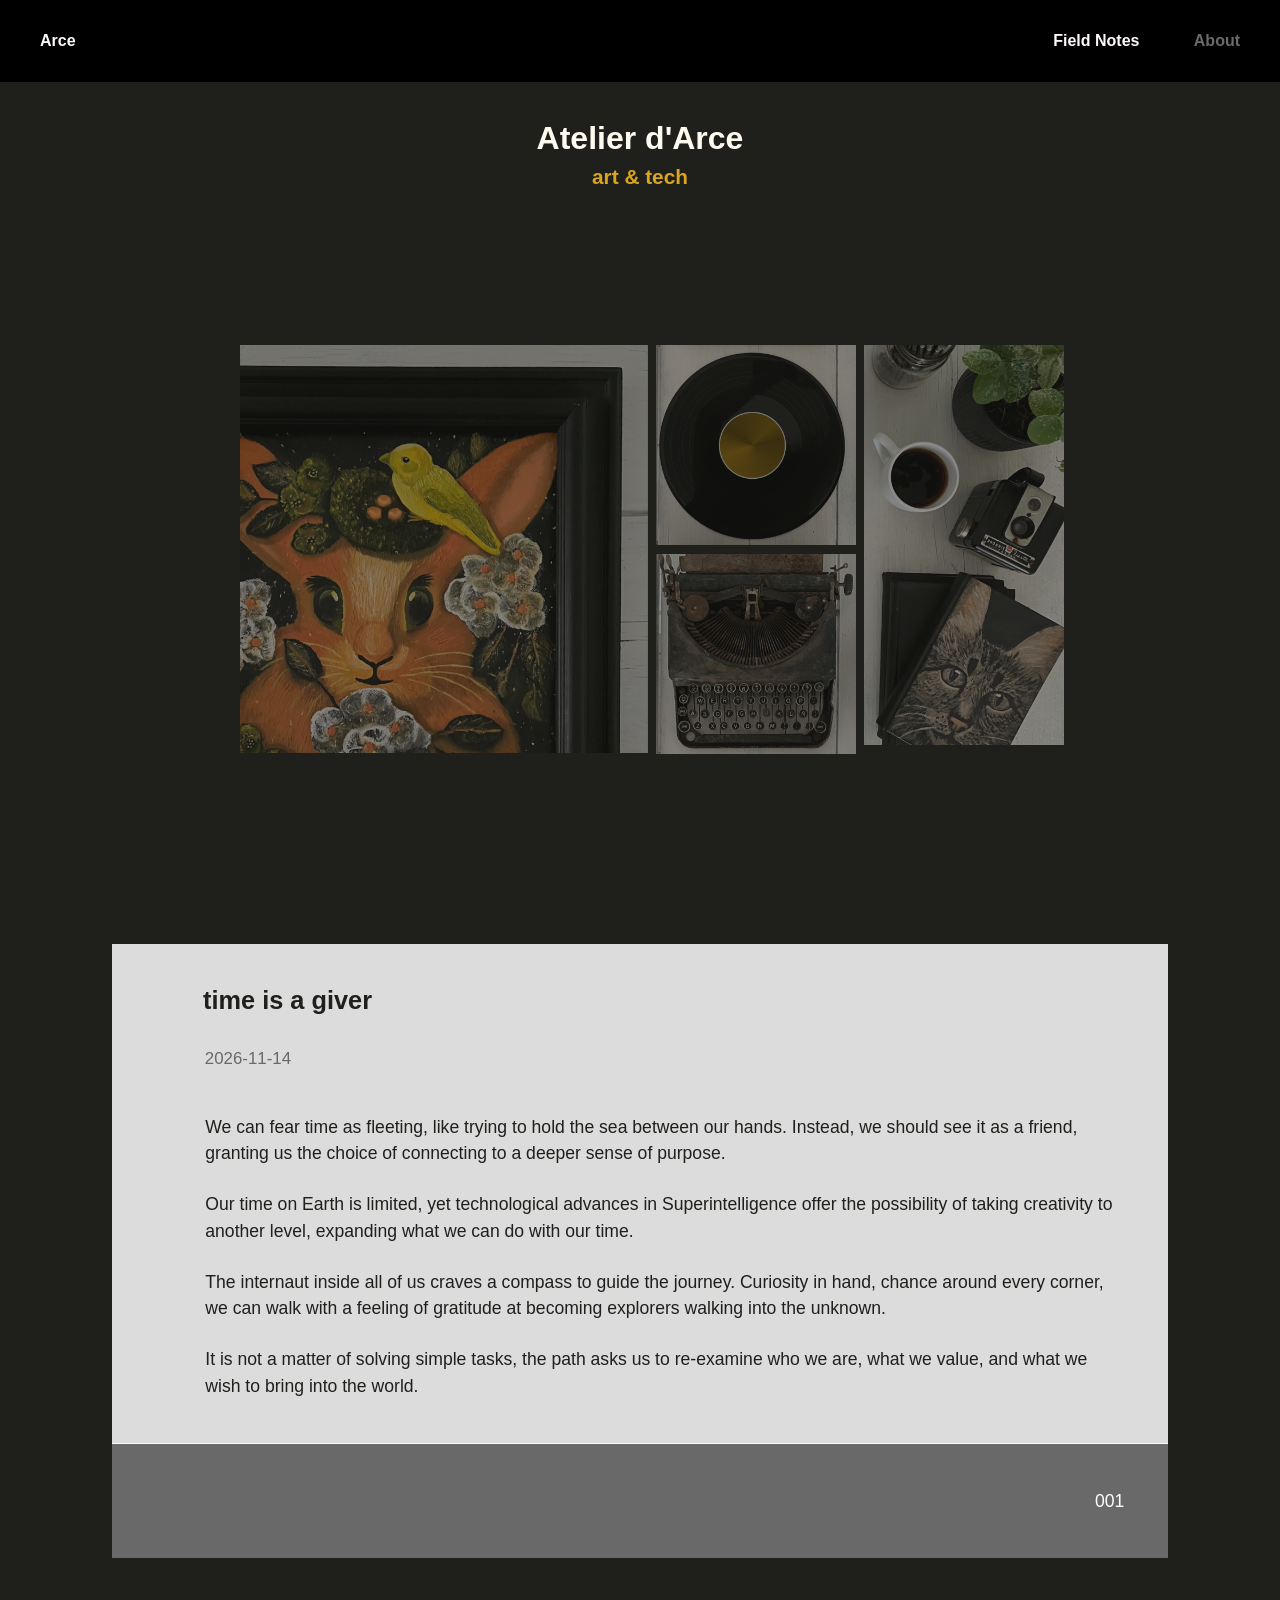
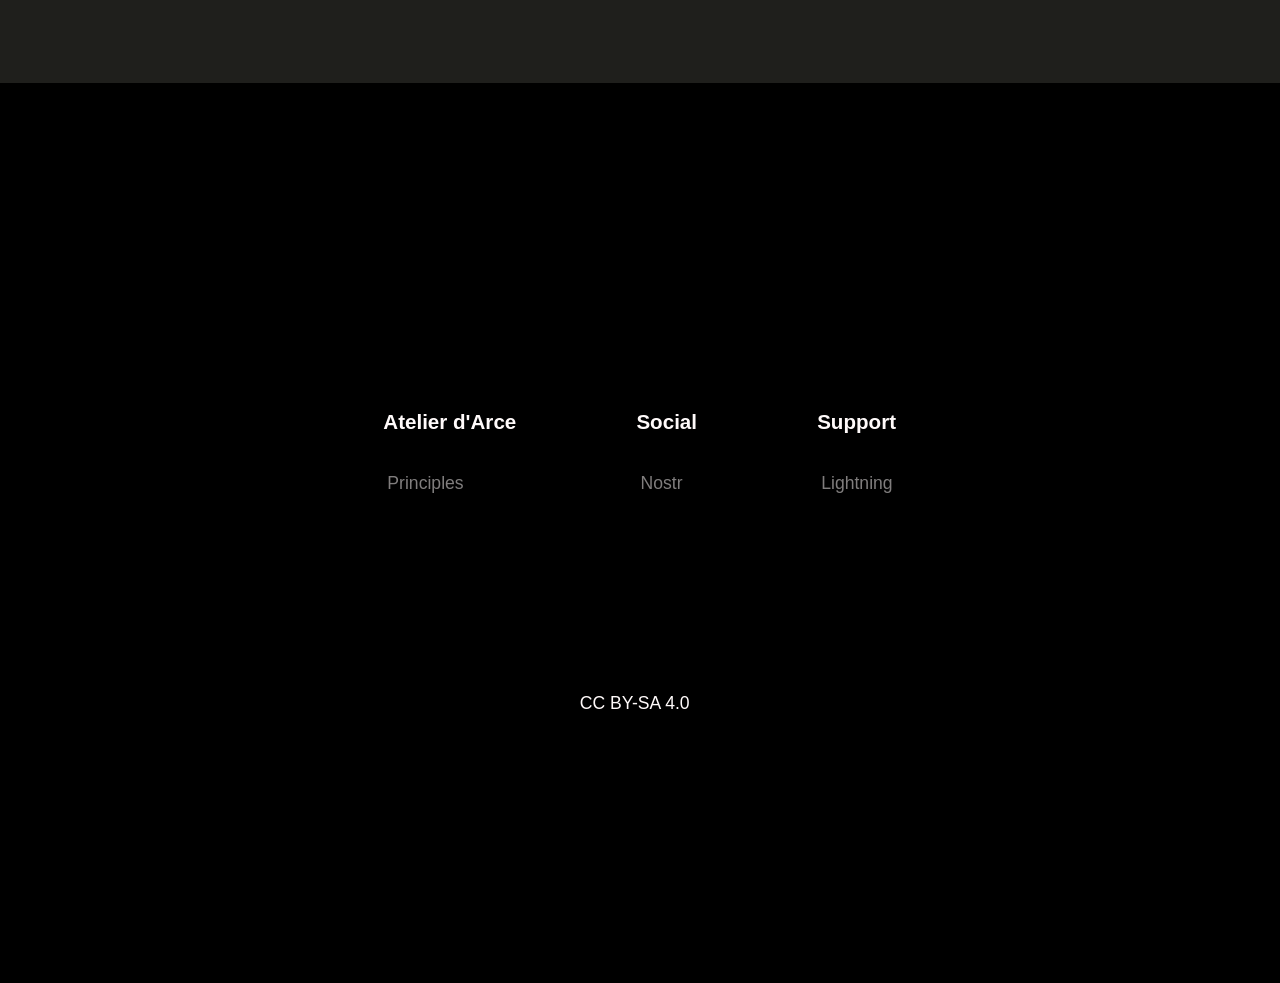
==== index.html @ 0df65338 "V 1.0 Homepage First field note" ====
<!DOCTYPE html>
<html lang="en">
	<head>
		<meta charset="UTF-8">
		<meta name="viewport" content="width=device-width, initial-scale=1.0">
		<title>Atelier d'Arce</title>
		<link rel="stylesheet" href="assets/styles/arce-styles.css">
	</head>
	<body itemscope itemtype= "https://schema.org/publisher">
		<!--- find your way --->
		<nav id="navigation">
			<div itemprop="" class="nav-container">
				<div itemprop="creator" class="nav-item"><a href="#" alt="home">Arce</a></div>
				<div itemprop="" class="nav-item"><a href="" alt=""></div>
				<div itemprop="" class="nav-item-right"><a href="#field-notes" alt="Field Journal">Field Notes</a></div>
				<div itemprop="" class="nav-item right greyed-out"><a href="" alt="About Arce Atelier">About</a></div>
			</div>
		</nav>
		<!--- header --->
		<header>
			<h1 itemprop="" class="">Atelier d'Arce</h1>
			<h2 itemprop="" class="">art & tech</h2>
		</header>
		<!--- Projects --->
		<section id="bento">
			<div itemprop="" class="bento-box greyed-out">
				<!--- 1 Internet Spirit --->
				<div itemprop="" class="box" style="grid-area: box-1">
					<a class="box" href="projects/internet-spirit/index.html" alt="Internet Spirit Art">
						<img class="box" src="assets/images/projects/project-internet-spirit.png" alt="Internet Spirit Art">
					</a>
				</div>
				<!--- 2 Desiderata --->
				<div itemprop="" class="box" style="grid-area: box-2">
					<a class="box" href="projects/desiderata/index.html" alt="Desiderata">
					<img class="box" src="assets/images/projects/project-desiderata.png" alt="Desiderata Music"></a>
				</div>
				<!---- 3 ¿Es Magia? --->
				<div itemprop="" class="box" style="grid-area: box-3">
					<a class="box" href="projects/es-magia/index.html" alt="Capturando la magia de la tecnología">
						<img class="box" src="assets/images/projects/project-es-magia.png" alt="Capturando la magia de la tecnología">
					</a>
				</div>
				<!---- 4 Essentia --->
				<div itemprop="" class="box" style="grid-area: box-4">
					<a class="box" href="field-notes/projects/essentia/index.html" alt="E-ssentia Building Principles">
						<img class="box" src="assets/images/projects/project-essentia.png" alt="E-ssentia Building Principles">
					</a></div>
				</div>
			</section>
			<br>
			<!--- latest blog entry --->
			<article>
				<div id="field-notes">
					<!--- journal entry 0 --->
					<div itemprop="article" class="journal-entry">
						<!---- entry --->
						<div class="entry-description">
							<!--- future image 
							<div itemprop="" class="entry-image">
								<a class="entry-image" href="field-journal/projects/desiderata/index.html" alt="Desiderata">
									<img class="entry-image" src="assets/images/projects/project-es-magia.png" alt="Desiderata Music">
								</a>
							</div> ---->
							<!--- backstory --->
							<div itemprop="backstory" class="backstory">
								<div itemprop="headline" class="headline">
									<h3 class="headline">time is a giver</h3>
									<!---- date ---->
									<div itemprop="dateCreated" class="date-created">
										<p>2026-11-14</p>
									</div>
								</div>
								<p>We can fear time as fleeting, like trying to hold the sea between our hands. Instead, we should see it as a friend, granting us the choice of connecting to a deeper sense of purpose.</p>
								<p>Our time on Earth is limited, yet technological advances in Superintelligence offer the possibility of taking creativity to another level, expanding what we can do with our time.</p>
								<p>The internaut inside all of us craves a compass to guide the journey. Curiosity in hand, chance around every corner, we can walk with a feeling of gratitude at becoming explorers walking into the unknown.</p>
								<p>It is not a matter of solving simple tasks, the path asks us to re-examine who we are, what we value, and what we wish to bring into the world.</p>
							</div>
						</div>
						<!--- journal data--->
						<div itemprop="" class="journal-data">
							<!--- section
							<div itemprop="articleSection" class="article-section">
									<p>NEW</p>
							</div>---->
							<!--- shared
							<div class="more">
										<a class="nostr" href="" alt="Note on Nostr">Comment on Nostr</a>
										<a itemprop="discussionUrl" class="more" href="" alt="Note on Nostr">Read...</a>
							</div>--->
							<!--- entry number --->
							<div itemprop="" class="entry-number">
								<p class="right">001</p>
							</div>
						</div>
						
					</article>
					<footer>
						<div class="footer-container">
							<!--- about --->
							<div class="footer-about">
								<h3 itemprop="about" class="">Atelier d'Arce</h3>
								<span itemprop="" class="greyed-out">
									<a href="">Principles</a>
								</span>
							</div>
							<!--- social ---->
							<div class="footer-social">
								<h3 class="">Social</h3>
								<span itemprop="" class="greyed-out">
									<a class="" href="">Nostr</a>
								</span>
							</div>
							<!--- support ---->
							<div class="footer-support">
								<h3 class="">Support</h3>
								<span itemprop="" class="greyed-out">
									<a class="" href="">Lightning</a>
								</span>
							</div>
						</div>
						<div class="footer-container">
							<div itemprop="license" class="license"><a target="_blank" href="https://creativecommons.org/licenses/by-sa/4.0/">CC BY-SA 4.0</a><img src="https://mirrors.creativecommons.org/presskit/icons/cc.svg" alt="" style="max-width: 1em;max-height:1em;margin-left: .2em;"><img src="https://mirrors.creativecommons.org/presskit/icons/by.svg" alt="" style="max-width: 1em;max-height:1em;margin-left: .2em;"><img src="https://mirrors.creativecommons.org/presskit/icons/sa.svg" alt="" style="max-width: 1em;max-height:1em;margin-left: .2em;">
						</div>
					</footer>
				</body>
			</html>
---- assets/styles/arce-styles.css ----
*{
	margin: 0;
	padding: 0;
	box-sizing: border-box;
	font-family: "Helvetica", sans-serif;
}

:root {
	/* backgrounds */
	--background-light: Snow;
	--background-medium: DimGrey;
	--background-dark: #1F1F1C;
	--nav-color: black;
	--page-background: #1F1F1C;
	--bento: #1F1F1C;
	--journal: Gainsboro;
	--journal-frame: Gainsboro;
	--journal-data: DimGrey;
	--journal-entry: Gainsboro;

	/* text */
	--text-color-home: FloralWhite;
	--text-color-light: Snow;
	--text-color-light-medium: LightGrey;
	--text-color-dark: #1F1F1C;
	--text-color-dark-medium: DimGrey;
	--text-color-nav-hover: GoldenRod;
	--text-color-nav-active: GoldenRod;
	--text-color-page: black;
	/* buttons */
	--button-primary: DarkGoldenRod;
	--button-secondary: Gainsboro;
	--button-text-secondary: black;

	/* footer */
	--background-footer: black;
}

body {
	/* Colors */
	background-color: var(--background-dark);
	color: var(--text-color-light);
	font-size: 1.1rem;
	font-family: sans-serif;
	margin: 0;
}

h1, h2, h3, h4, h5 {
	font-family: "Monaco", sans-serif;
	padding: .4em;
}

p, a {
	line-height: 1.5em;
	padding: .7em;
}

.greyed-out {
	pointer-events: none;
	opacity: 0.5;
}

/* finding your way */
nav {
	width: 100%;
	background-color: var(--nav-color);
	color: var(--text-color-light);
	index: 1;
	margin: 0;
	padding: 1%;
}

nav a:link {
	color: var(--text-color-light);
	text-decoration: none;
	font-weight: bold;
}

nav a:visited {
	color: var(--text-color-light-medium);
	font-weight: normal;
}

nav a:hover {
	color: var(--text-color-nav-hover);
}

nav a:active {
	color: var(--text-color-nav-active);

}

.nav-container {
	display: grid;
	grid-template-columns: 1fr 1fr 1fr;
	grid-auto-rows: 1fr;
	grid-auto-flow: column;
	margin: 0 !important;
}

.nav-item {
	height: 1fr;
	width: 1fr;
	font-size: 1rem;
	text-align: left;
	padding: 1em;
}

.nav-item-right {
	height: 1fr;
	width: 1fr;
	font-size: 1rem;
	text-align: right;
	padding: 1em;
}

.right {
	text-align: right;
}

/* title */

header {
	display: grid;
	place-items: center;
	padding: 3%;
}

header h1 {
	font-size: 2rem;
	color: var(--text-color-home);
	padding: 0;
	margin: 0;
}

header h2 { 
	color: var(--text-color-nav-hover);
	font-size: 1.3rem;
	margin: 0;
}

/* section */
section {
	/* height of container 
	height: 100vh; */
	justify-items: center;
	align-items: center;
}

/* what's in a bento box */

#bento {
	display: flex;
	padding: 3% 2%;
	margin: 5%;
	background-color: var(--bento);
	justify-content: center;
	align-content: center;
}

.bento-box { 
	display: grid;
	grid-auto-columns: 200px;
	grid-auto-rows: 200px;
	grid-template-areas: 
	"box-1 box-1 box-2 box-3"
	"box-1 box-1 box-4 box-3";
	gap: 2.1% 1%;
	margin: 1%;
	justify-content: center;
	align-content: center;
}

.box {
	justify-items: center;
	align-items: center;
	object-fit: cover;

}

.box img {
	object-fit: fill;
	width: 100%;
	grid-column-gap: 2em;
	grid-row-gap: 2em;
	
}

.box a:hover img {
	border: 1px solid GoldenRod;
	border-radius: .3em;
	box-shadow: 0 0 1px 1px #B8860B;
}

/* journaling */

article {
display: flex;
/* Alignment */
justify-content: center;
align-content: center;
}

#field-notes {
	max-width: 90%;
	display: flex;
	/* Alignment */
	align-content: center;
	justify-content: center;
	justify-items: center;
	align-items: center;
		/* Styling */
	padding: 3% 2%;
	border-radius: 1em;
	color: var(--text-color-light);
	
}

.journal-about { 
	width: 50%;
	text-align: center;
	padding: 2%;
	font-size: 1.3em;
}

.journal-entry {
	padding: 2%;
	color: var(--text-color-dark);
}

.journal-data { 
	display: grid;
	grid-template-columns: auto auto auto auto auto;
		/* Alignment */
	align-items: center;
	padding: 3% ;
	gap: 1em;
	background-color: var(--journal-data);
	color: var(--text-color-light);
}

.journal-data a {
	text-decoration: none;
	color: var(--text-color-light);
}

.article-section {
	grid-column-start: 2;
	grid-column-end: 4;
	text-align: center;
	padding: 3%;
	margin: 3%;
	background-color: var(--button-secondary);
	color: var(--button-text-secondary);
	border-radius: 50px;
}

.date-created {
	color: var(--text-color-dark-medium);
	font-size: .8em;
}

.entry-number {
	grid-column-start: 5;
	grid-column-end: 6;
}


.entry-description { 
	display: grid;
	grid-template-columns: auto auto auto;
		/* Alignment */
	align-items: center;
	padding: 3% ;
	background-color: var(--journal-entry);
	border-bottom: 1px solid FloralWhite;

}

.headline {
	grid-column-start: 2;
	grid-column-end: 4;
	padding-bottom: 2%;
	font-size: 1.2em;
	text-align: left;
}

.entry-image {
	grid-column-start: 1;
	grid-column-end: 2;
}

.backstory {
	grid-column-start: 2;
	grid-column-end: 4;
	padding-left: 5%;
}

#project {
	width: 100%;
	height: 100%;
	display: flex;
	align-content: center;
	justify-content: center;
}

.project {

}

.project img {

}

/* Footer */

footer {
width: 100%;
height: 100dvh;
/* Alignment */
justify-content: center;
align-content: center;
margin-top: 5%;
padding: 5%;
background-color: var(--background-footer);
color: var(--text-color-light);
}

.footer-container {
	max-width: 100%;
	display: flex;
	/* Alignment */
	align-content: center;
	justify-content: center;
	padding: 5%;
		/* Styling */
	border-radius: 1em;
	color: var(--text-color-light);
	line-height: 3em;
	
}

.footer-about {
	padding: 5%;

}

.footer-social {
	padding: 5%;
}

.footer-support {
	padding: 5%;

}

.footer-about h3, .footer-social h3, .footer-support h3 {
	text-align: left;
}

footer a {
	color: var(--text-button);
	text-decoration: none;
}

.footer-container .license {
	align-content: center;
	justify-content: center;

}

.license {
	grid-column-start: 1;
	grid-column-end: 5;
	text-align: center;
	
}



/* Larger screens */
@media(min-width: 50em){
	#bento {
	grid-auto-columns: 200px;
	grid-auto-rows: 200px;
	}
	.bento-box{
		grid-template-areas:
		"box-1 box-1 box-2 box-3"
		"box-1 box-1 box-4 box-3";
	}
}

/* Tablets */
@media(max-width: 49em){
	#bento {
	grid-auto-columns: 200px;
	grid-auto-rows: 200px;
	}
	.bento-box{
		grid-template-areas:
		"box-1 box-1"
		"box-1 box-1"
		"box-2 box-3"
		"box-4 box-3";
	}
}

/* Mobile */
@media(max-width: 42em){
	#bento {
		grid-auto-columns: 150px;
		grid-auto-rows: 150px;
	}
	.bento-box{
		grid-template-areas:
		"box-1 box-1"
		"box-1 box-1"
		"box-2 box-3"
		"box-4 box-3";
	}

	.journal-entry {
		grid-column-start: 1;
		grid-column-end: 2;
	}

	.entry-image {
		grid-column-start: 1;
		grid-column-end: 2;
	}
}
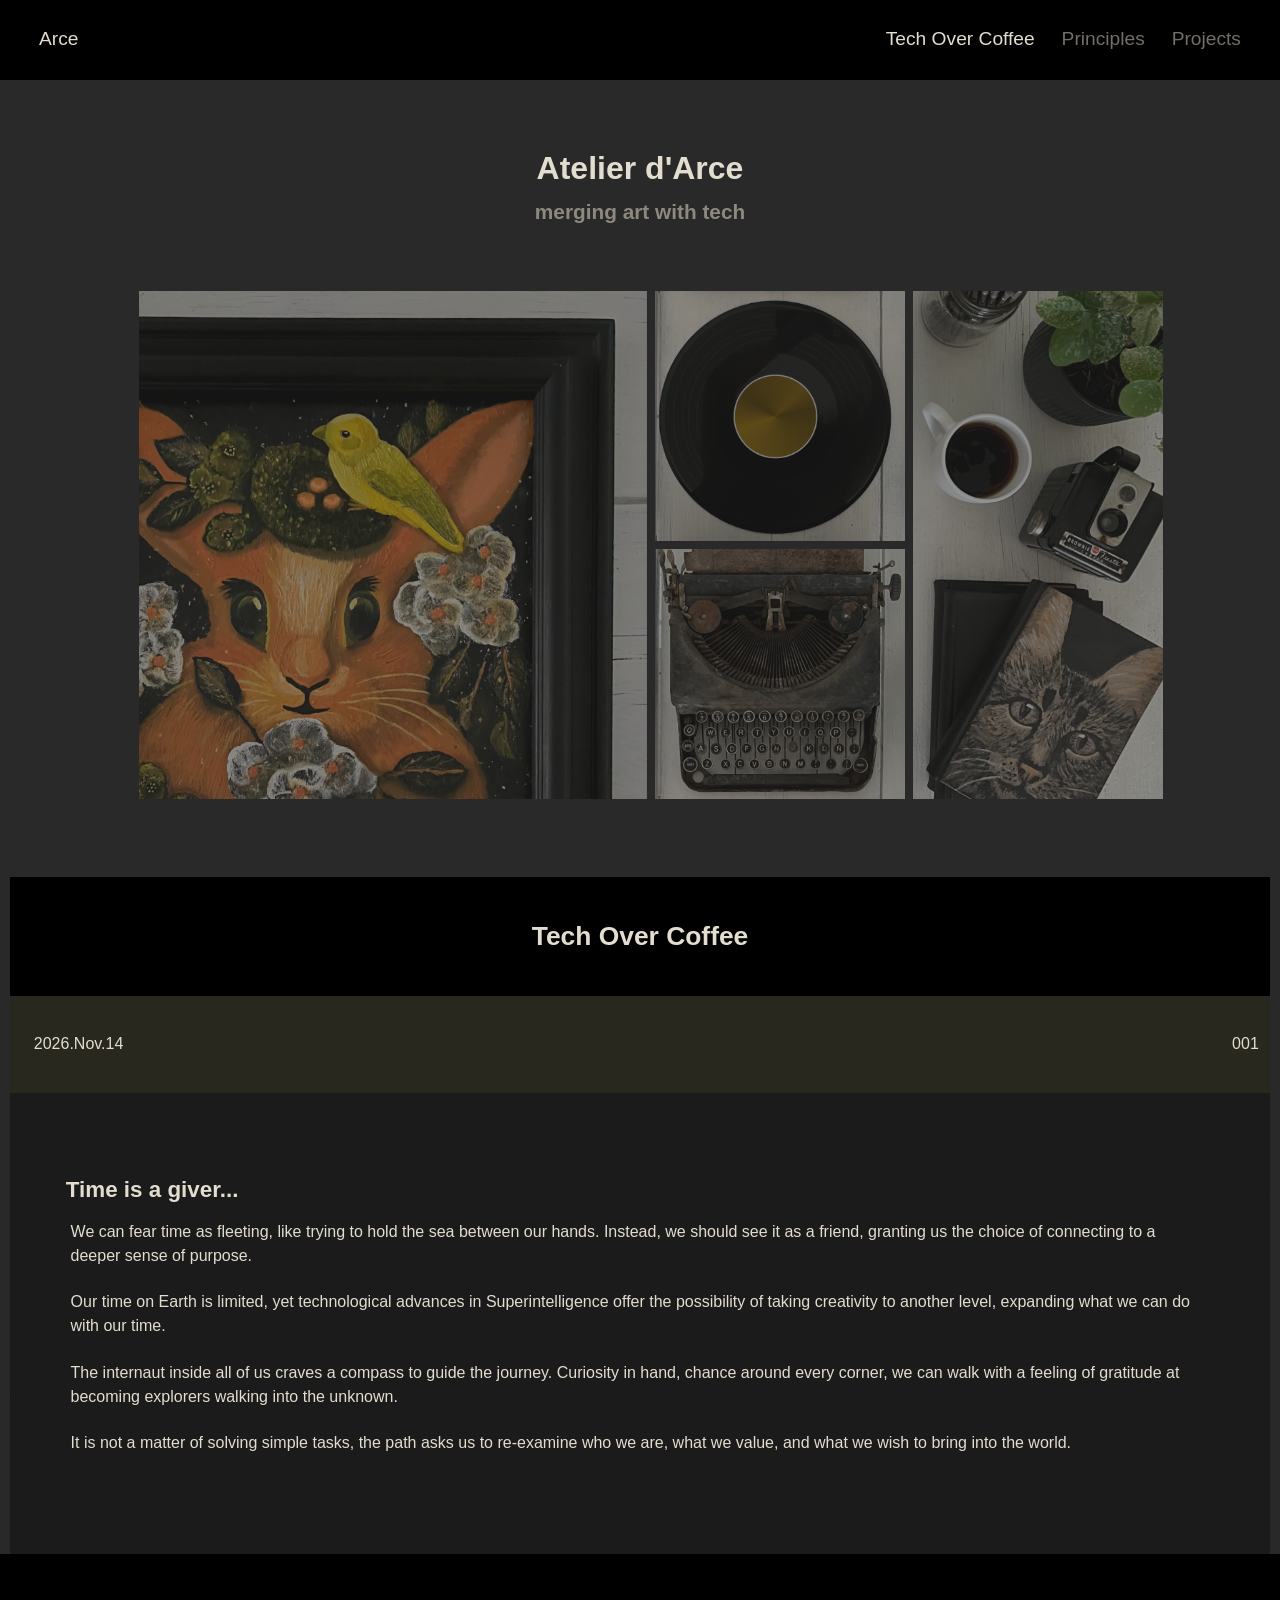
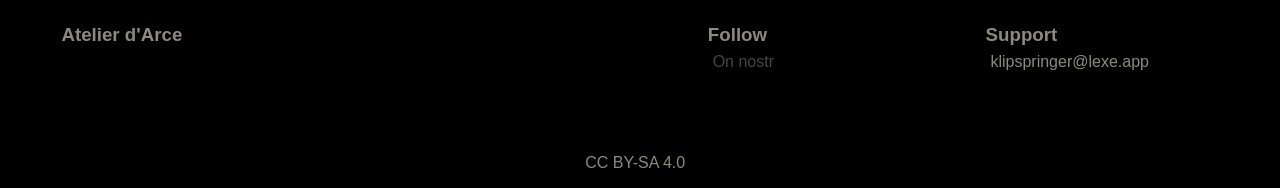
==== commit bfa6d6e9: "Tech Over Coffee Color Palette Flex improvements" ====
--- a/index.html
+++ b/index.html
@@ -8,18 +8,32 @@
 	</head>
 	<body itemscope itemtype= "https://schema.org/publisher">
 		<!--- find your way --->
-		<nav id="navigation">
-			<div itemprop="" class="nav-container">
-				<div itemprop="creator" class="nav-item"><a href="#" alt="home">Arce</a></div>
-				<div itemprop="" class="nav-item"><a href="" alt=""></div>
-				<div itemprop="" class="nav-item-right"><a href="#field-notes" alt="Field Journal">Field Notes</a></div>
-				<div itemprop="" class="nav-item right greyed-out"><a href="" alt="About Arce Atelier">About</a></div>
+		<nav id="nav">
+			<div class="nav-container">
+				<div itemprop="creator" class="name">
+					<a href="#" alt="home">Arce</a>
+				</div>
+				<ul class="nav-categories">
+					<li class="nav-item">
+						<a href="#field-notes" alt="Tech Over Coffee">Tech Over Coffee
+						</a>
+					</li>
+					<li class="nav-item greyed-out">
+						<a href="#projects" alt="Projects">Principles
+						</a>
+					</li>
+					<li class="nav-item greyed-out">
+						<a href="#projects" alt="Projects">Projects
+						</a>
+					</li>
+					
+				</ul>
 			</div>
 		</nav>
 		<!--- header --->
-		<header>
+		<header id="about">
 			<h1 itemprop="" class="">Atelier d'Arce</h1>
-			<h2 itemprop="" class="">art & tech</h2>
+			<h2 itemprop="" class="">merging art with tech</h2>
 		</header>
 		<!--- Projects --->
 		<section id="bento">
@@ -52,76 +66,60 @@
 			<!--- latest blog entry --->
 			<article>
 				<div id="field-notes">
+					<!--- title --->
+					<div class="notes-about">
+							<h2>Tech Over Coffee</h2>
+					</div>
+					<!--- data --->
+					<div class="notes-data">
+							<div class="date"><p>2026.Nov.14 <!--- &#183; Written by L. Arce, sans Ai.---> </p></div>
+							<div class="series"><p>001</p></div>
+					</div>
 					<!--- journal entry 0 --->
-					<div itemprop="article" class="journal-entry">
+					<div itemprop="article" class="note">
 						<!---- entry --->
-						<div class="entry-description">
-							<!--- future image 
-							<div itemprop="" class="entry-image">
-								<a class="entry-image" href="field-journal/projects/desiderata/index.html" alt="Desiderata">
-									<img class="entry-image" src="assets/images/projects/project-es-magia.png" alt="Desiderata Music">
-								</a>
-							</div> ---->
-							<!--- backstory --->
-							<div itemprop="backstory" class="backstory">
-								<div itemprop="headline" class="headline">
-									<h3 class="headline">time is a giver</h3>
-									<!---- date ---->
-									<div itemprop="dateCreated" class="date-created">
-										<p>2026-11-14</p>
-									</div>
-								</div>
-								<p>We can fear time as fleeting, like trying to hold the sea between our hands. Instead, we should see it as a friend, granting us the choice of connecting to a deeper sense of purpose.</p>
-								<p>Our time on Earth is limited, yet technological advances in Superintelligence offer the possibility of taking creativity to another level, expanding what we can do with our time.</p>
-								<p>The internaut inside all of us craves a compass to guide the journey. Curiosity in hand, chance around every corner, we can walk with a feeling of gratitude at becoming explorers walking into the unknown.</p>
-								<p>It is not a matter of solving simple tasks, the path asks us to re-examine who we are, what we value, and what we wish to bring into the world.</p>
-							</div>
+						<div itemprop="backstory" class="backstory">
+							<h3 class="headline">Time is a giver...</h3>
+							<p>We can fear time as fleeting, like trying to hold the sea between our hands. Instead, we should see it as a friend, granting us the choice of connecting to a deeper sense of purpose.</p>
+							<p>Our time on Earth is limited, yet technological advances in Superintelligence offer the possibility of taking creativity to another level, expanding what we can do with our time.</p>
+							<p>The internaut inside all of us craves a compass to guide the journey. Curiosity in hand, chance around every corner, we can walk with a feeling of gratitude at becoming explorers walking into the unknown.</p>
+							<p>It is not a matter of solving simple tasks, the path asks us to re-examine who we are, what we value, and what we wish to bring into the world.</p>
 						</div>
-						<!--- journal data--->
-						<div itemprop="" class="journal-data">
-							<!--- section
-							<div itemprop="articleSection" class="article-section">
-									<p>NEW</p>
-							</div>---->
-							<!--- shared
-							<div class="more">
-										<a class="nostr" href="" alt="Note on Nostr">Comment on Nostr</a>
-										<a itemprop="discussionUrl" class="more" href="" alt="Note on Nostr">Read...</a>
-							</div>--->
-							<!--- entry number --->
-							<div itemprop="" class="entry-number">
-								<p class="right">001</p>
-							</div>
+						<!--- 
+						<div class="note-image">
+							<img class="entry-image" src="assets/images/field-notes/field-note-001.png" alt="Field Note 001">
 						</div>
-						
-					</article>
-					<footer>
-						<div class="footer-container">
-							<!--- about --->
-							<div class="footer-about">
-								<h3 itemprop="about" class="">Atelier d'Arce</h3>
-								<span itemprop="" class="greyed-out">
-									<a href="">Principles</a>
-								</span>
-							</div>
-							<!--- social ---->
-							<div class="footer-social">
-								<h3 class="">Social</h3>
-								<span itemprop="" class="greyed-out">
-									<a class="" href="">Nostr</a>
-								</span>
-							</div>
-							<!--- support ---->
-							<div class="footer-support">
-								<h3 class="">Support</h3>
-								<span itemprop="" class="greyed-out">
-									<a class="" href="">Lightning</a>
-								</span>
-							</div>
-						</div>
-						<div class="footer-container">
-							<div itemprop="license" class="license"><a target="_blank" href="https://creativecommons.org/licenses/by-sa/4.0/">CC BY-SA 4.0</a><img src="https://mirrors.creativecommons.org/presskit/icons/cc.svg" alt="" style="max-width: 1em;max-height:1em;margin-left: .2em;"><img src="https://mirrors.creativecommons.org/presskit/icons/by.svg" alt="" style="max-width: 1em;max-height:1em;margin-left: .2em;"><img src="https://mirrors.creativecommons.org/presskit/icons/sa.svg" alt="" style="max-width: 1em;max-height:1em;margin-left: .2em;">
-						</div>
-					</footer>
-				</body>
-			</html>+						--->
+					</div>
+				</div>
+				
+			</article>
+			<footer>
+				<div class="footer-container">
+					<!--- about --->
+					<div class="footer-about">
+						<h3 itemprop="about" class="">Atelier d'Arce</h3>
+						<span itemprop="" class=""><p></p>
+					</span>
+				</div>
+				<!--- social ---->
+				<div class="footer-social">
+					<h3 class="">Follow</h3>
+					<span itemprop="" class="greyed-out">
+						<a class="" href="">On nostr</a>
+					</span>
+				</div>
+				<!--- support ---->
+				<div class="footer-support">
+					<h3 class="">Support</h3>
+					<span itemprop="" class="">
+						<a class="" href="">klipspringer@lexe.app</a>
+					</span>
+				</div>
+			</div>
+			<div class="footer-container">
+				<div itemprop="license" class="license"><a target="_blank" href="https://creativecommons.org/licenses/by-sa/4.0/">CC BY-SA 4.0</a><img src="https://mirrors.creativecommons.org/presskit/icons/cc.svg" alt="" style="max-width: 1em;max-height:1em;margin-left: .2em;"><img src="https://mirrors.creativecommons.org/presskit/icons/by.svg" alt="" style="max-width: 1em;max-height:1em;margin-left: .2em;"><img src="https://mirrors.creativecommons.org/presskit/icons/sa.svg" alt="" style="max-width: 1em;max-height:1em;margin-left: .2em;">
+			</div>
+		</footer>
+	</body>
+</html>
--- a/assets/styles/arce-styles.css
+++ b/assets/styles/arce-styles.css
@@ -2,52 +2,56 @@
 	margin: 0;
 	padding: 0;
 	box-sizing: border-box;
+}
+
+html {
 	font-family: "Helvetica", sans-serif;
+	font-size: 100%;
+
 }
 
 :root {
 	/* backgrounds */
-	--background-light: Snow;
-	--background-medium: DimGrey;
-	--background-dark: #1F1F1C;
-	--nav-color: black;
-	--page-background: #1F1F1C;
+	--background: #292929;
+	--bar: black;
 	--bento: #1F1F1C;
-	--journal: Gainsboro;
-	--journal-frame: Gainsboro;
-	--journal-data: DimGrey;
-	--journal-entry: Gainsboro;
-
+	--notes: #1C1B1B;
 	/* text */
-	--text-color-home: FloralWhite;
-	--text-color-light: Snow;
-	--text-color-light-medium: LightGrey;
-	--text-color-dark: #1F1F1C;
-	--text-color-dark-medium: DimGrey;
+	--color-100: #E3DDCF;
+	--color-200: #8E897D;
+	--color-300: #6C675A;
+	--color-400: #28281E;
+	--color-500: #1C1B1B;
 	--text-color-nav-hover: GoldenRod;
 	--text-color-nav-active: GoldenRod;
 	--text-color-page: black;
 	/* buttons */
-	--button-primary: DarkGoldenRod;
-	--button-secondary: Gainsboro;
-	--button-text-secondary: black;
-
-	/* footer */
-	--background-footer: black;
+	--button-primary: #C38E0D;
+	--button-secondary: #8E897D;
+	--button-text-secondary: #1C1B1B;
+	--button-ready: #A8140D;
+	--button-set: #BB6000;
+	--button-go: #378106;
+
 }
 
 body {
+	display: flex;
+	flex-direction: column;
+	/* Alignment */
+	align-items: center;
+	justify-items: center;
 	/* Colors */
-	background-color: var(--background-dark);
-	color: var(--text-color-light);
-	font-size: 1.1rem;
+	background-color: var(--background);
+	color: var(--color-100);
 	font-family: sans-serif;
 	margin: 0;
 }
 
 h1, h2, h3, h4, h5 {
-	font-family: "Monaco", sans-serif;
-	padding: .4em;
+	font-family: "Garamond", sans-serif;
+	text-align: center;
+	padding: .4rem;
 }
 
 p, a {
@@ -55,94 +59,92 @@
 	padding: .7em;
 }
 
+img {
+	flex: auto;
+	max-width: 100%;
+	vertical-align: middle;
+	height: auto;
+}
+
 .greyed-out {
 	pointer-events: none;
 	opacity: 0.5;
 }
 
 /* finding your way */
+
 nav {
 	width: 100%;
-	background-color: var(--nav-color);
-	color: var(--text-color-light);
+	margin-bottom: 5%;
+}
+
+.nav-container {
+	display: flex;
+	justify-content: space-between;
+	background-color: var(--bar);
 	index: 1;
-	margin: 0;
-	padding: 1%;
-}
-
-nav a:link {
-	color: var(--text-color-light);
+	padding: 2%;
+	font-size: 1.2rem;
+}
+
+.nav-container a:link {
 	text-decoration: none;
-	font-weight: bold;
-}
-
-nav a:visited {
-	color: var(--text-color-light-medium);
+	color: var(--color-100);
+}
+
+.nav-container a:visited {
+	color: var(--color-200);
 	font-weight: normal;
 }
 
-nav a:hover {
-	color: var(--text-color-nav-hover);
-}
-
-nav a:active {
-	color: var(--text-color-nav-active);
-
-}
-
-.nav-container {
-	display: grid;
-	grid-template-columns: 1fr 1fr 1fr;
-	grid-auto-rows: 1fr;
-	grid-auto-flow: column;
-	margin: 0 !important;
-}
-
-.nav-item {
-	height: 1fr;
-	width: 1fr;
-	font-size: 1rem;
-	text-align: left;
-	padding: 1em;
-}
-
-.nav-item-right {
-	height: 1fr;
-	width: 1fr;
-	font-size: 1rem;
-	text-align: right;
-	padding: 1em;
-}
-
-.right {
-	text-align: right;
-}
+.nav-container a:hover {
+	color: var(--button-primary);
+}
+
+.nav-container a:active {
+	color: var(--button-set);
+}
+
+.name a, .name a:visited {
+	color: var(--color-100);
+}
+
+.nav-categories {
+	display: flex;
+	justify-items: space-between;
+	text-decoration: none;
+	list-style: none;
+}
+
 
 /* title */
 
-header {
-	display: grid;
-	place-items: center;
-	padding: 3%;
+header #about {
+	max-width: 1200px;
+	min-width: 0;
+	width: 100%;
+	display: flex;
+	flex-direction: column;
 }
 
 header h1 {
-	font-size: 2rem;
-	color: var(--text-color-home);
-	padding: 0;
-	margin: 0;
+	font-size: 2.0rem;
+	color: var(--color-100);
 }
 
 header h2 { 
-	color: var(--text-color-nav-hover);
 	font-size: 1.3rem;
 	margin: 0;
+	color: var(--color-200);
 }
 
 /* section */
 section {
 	/* height of container 
 	height: 100vh; */
+	max-width: 1200px;
+	min-width: 0;
+	width: 100%;
 	justify-items: center;
 	align-items: center;
 }
@@ -151,9 +153,6 @@
 
 #bento {
 	display: flex;
-	padding: 3% 2%;
-	margin: 5%;
-	background-color: var(--bento);
 	justify-content: center;
 	align-content: center;
 }
@@ -165,25 +164,20 @@
 	grid-template-areas: 
 	"box-1 box-1 box-2 box-3"
 	"box-1 box-1 box-4 box-3";
-	gap: 2.1% 1%;
-	margin: 1%;
-	justify-content: center;
-	align-content: center;
+	gap: .5rem;
+	padding: 5%;
 }
 
 .box {
 	justify-items: center;
 	align-items: center;
+	object-fit: fill;
+}
+
+.box img {
 	object-fit: cover;
-
-}
-
-.box img {
-	object-fit: fill;
-	width: 100%;
-	grid-column-gap: 2em;
-	grid-row-gap: 2em;
-	
+	width: 100%;
+	height: 100%;
 }
 
 .box a:hover img {
@@ -195,166 +189,124 @@
 /* journaling */
 
 article {
+	display: flex;
+	flex-direction: column;
+	justify-items: center;
+	align-items: center;
+	width: 100%;
+
+}
+
+
+#field-notes {
+	display: flex;
+	flex-direction: column;
+	max-width: 1260px;
+	/* Styling */
+	background-color: var(--notes);
+	color: var(--color-100);
+	min-width: 0;
+	padding-bottom: 3%;
+}
+
+.notes-about { 
+	background-color: var(--bar);
+	font-size: 1.1rem;
+	padding: 3%;
+	margin: 0;
+}
+
+.notes-data {
+	display: flex;
+	justify-content: space-between;
+	align-items: baseline;
+	width: 100%;
+	padding: 1% 0;
+	background: var(--color-400);
+}
+
+.date {
+	padding: 1%;
+
+}
+.series {
+
+}
+
+.note {
+	display: flex;
+	justify-items: space-between;
+	width: 100%;
+	padding: 2%;
+	background: var(--notes);
+	color: var(--color-100);
+	border-radius: 8rem;
+}
+
+.backstory {
+	padding: 2%;
+}
+
+.note h3 {
+	text-align: left;
+	padding-top: 3%;
+	font-size: 1.4rem;
+	line-height: 1.6rem;
+}
+
+.note p {
+}
+
+.note-image img {
+	max-width: 450px;
+}
+
+/* Footer */
+
+footer {
 display: flex;
+flex-direction: column;
+width: 100%;
 /* Alignment */
 justify-content: center;
 align-content: center;
-}
-
-#field-notes {
-	max-width: 90%;
-	display: flex;
+background-color: var(--bar);
+color: var(--color-200);
+min-width: 0;
+}
+
+.footer-container {
+	display: flex;
+	max-width: 100%;
 	/* Alignment */
 	align-content: center;
 	justify-content: center;
-	justify-items: center;
-	align-items: center;
+	padding: 5% 2% 1% 2%;
+	gap: 2rem;
 		/* Styling */
-	padding: 3% 2%;
-	border-radius: 1em;
 	color: var(--text-color-light);
+	line-height: 1.2em;
 	
 }
 
-.journal-about { 
+.footer-about {
 	width: 50%;
-	text-align: center;
-	padding: 2%;
-	font-size: 1.3em;
-}
-
-.journal-entry {
-	padding: 2%;
-	color: var(--text-color-dark);
-}
-
-.journal-data { 
-	display: grid;
-	grid-template-columns: auto auto auto auto auto;
-		/* Alignment */
-	align-items: center;
-	padding: 3% ;
-	gap: 1em;
-	background-color: var(--journal-data);
-	color: var(--text-color-light);
-}
-
-.journal-data a {
-	text-decoration: none;
-	color: var(--text-color-light);
-}
-
-.article-section {
-	grid-column-start: 2;
-	grid-column-end: 4;
-	text-align: center;
-	padding: 3%;
-	margin: 3%;
-	background-color: var(--button-secondary);
-	color: var(--button-text-secondary);
-	border-radius: 50px;
-}
-
-.date-created {
-	color: var(--text-color-dark-medium);
-	font-size: .8em;
-}
-
-.entry-number {
-	grid-column-start: 5;
-	grid-column-end: 6;
-}
-
-
-.entry-description { 
-	display: grid;
-	grid-template-columns: auto auto auto;
-		/* Alignment */
-	align-items: center;
-	padding: 3% ;
-	background-color: var(--journal-entry);
-	border-bottom: 1px solid FloralWhite;
-
-}
-
-.headline {
-	grid-column-start: 2;
-	grid-column-end: 4;
-	padding-bottom: 2%;
-	font-size: 1.2em;
-	text-align: left;
-}
-
-.entry-image {
-	grid-column-start: 1;
-	grid-column-end: 2;
-}
-
-.backstory {
-	grid-column-start: 2;
-	grid-column-end: 4;
-	padding-left: 5%;
-}
-
-#project {
-	width: 100%;
-	height: 100%;
-	display: flex;
-	align-content: center;
-	justify-content: center;
-}
-
-.project {
-
-}
-
-.project img {
-
-}
-
-/* Footer */
-
-footer {
-width: 100%;
-height: 100dvh;
-/* Alignment */
-justify-content: center;
-align-content: center;
-margin-top: 5%;
-padding: 5%;
-background-color: var(--background-footer);
-color: var(--text-color-light);
-}
-
-.footer-container {
-	max-width: 100%;
-	display: flex;
-	/* Alignment */
-	align-content: center;
-	justify-content: center;
-	padding: 5%;
-		/* Styling */
-	border-radius: 1em;
-	color: var(--text-color-light);
-	line-height: 3em;
-	
-}
-
-.footer-about {
-	padding: 5%;
 
 }
 
 .footer-social {
-	padding: 5%;
+	width: 20%;
 }
 
 .footer-support {
-	padding: 5%;
-
-}
-
-.footer-about h3, .footer-social h3, .footer-support h3 {
+	width: 20%;
+}
+
+.footer-support a {
+	pointer-events: none;
+}
+
+.footer-container h3, .footer-container p {
 	text-align: left;
 }
 
@@ -377,42 +329,91 @@
 }
 
 
-
-/* Larger screens */
-@media(min-width: 50em){
-	#bento {
-	grid-auto-columns: 200px;
-	grid-auto-rows: 200px;
-	}
-	.bento-box{
+/* Large devices */
+@media only screen and (min-width: 75rem) {
+
+	.bento-box {
+		display: grid;
+		grid-auto-columns: 250px;
+		grid-auto-rows: 250px;
 		grid-template-areas:
 		"box-1 box-1 box-2 box-3"
 		"box-1 box-1 box-4 box-3";
 	}
 }
 
-/* Tablets */
-@media(max-width: 49em){
-	#bento {
-	grid-auto-columns: 200px;
-	grid-auto-rows: 200px;
-	}
-	.bento-box{
+/* Medium devices */
+@media only screen and (max-width: 62rem) {
+
+	.bento-box {
+		display: grid;
+		grid-auto-columns: 200px;
+		grid-auto-rows: 200px;
+		grid-template-areas:
+		"box-1 box-1 box-2 box-3"
+		"box-1 box-1 box-4 box-3";
+	}
+
+		.backstory {
+		max-width: 100%;
+		min-width: 0;
+	}
+
+	.note-image img {
+		max-width: 100%;
+		height: auto;
+	}
+}
+
+/* Small devices */
+@media only screen and (max-width: 48.75rem) {
+
+	.bento-box {
+		display: grid;
+		grid-auto-columns: 200px;
+		grid-auto-rows: 200px;
 		grid-template-areas:
 		"box-1 box-1"
 		"box-1 box-1"
 		"box-2 box-3"
 		"box-4 box-3";
 	}
+
+	.note {
+	display: flex;
+	flex-wrap: wrap;
+}
+
+	.backstory {
+		order: 2;
+		width: 100%;
+	}
+
+	.note-image img {
+		order: 1;
+	}
 }
 
 /* Mobile */
-@media(max-width: 42em){
-	#bento {
-		grid-auto-columns: 150px;
-		grid-auto-rows: 150px;
-	}
-	.bento-box{
+@media only screen and (max-width: 37.5rem) {
+
+	.backstory {
+		order: 2;
+		width: 100%;
+	}
+
+	.note-image img {
+		order: 1;
+		display: flex;
+		flex-wrap: wrap;
+		flex: auto;
+		padding-top: 3%;
+	}
+
+	.bento-box {
+		display: grid;
+		grid-auto-columns: 180px;
+	  grid-auto-rows: 180px;
 		grid-template-areas:
 		"box-1 box-1"
 		"box-1 box-1"
@@ -420,14 +421,25 @@
 		"box-4 box-3";
 	}
 
-	.journal-entry {
-		grid-column-start: 1;
-		grid-column-end: 2;
-	}
-
-	.entry-image {
-		grid-column-start: 1;
-		grid-column-end: 2;
-	}
-}
-
+	.footer-container {
+		display: flex;
+		flex-wrap: wrap;
+		gap: 0.5rem;
+}
+
+	.footer-about, .footer-social, .footer-support {
+		padding: 1rem;
+		width: 100%;
+	}
+
+	.footer-about h3, .footer-social h3, .footer-support h3, 
+	.footer-about p, .footer-social p, .footer-support p 
+	.footer-about a, .footer-social a, .footer-support a {
+		line-height: 1.8rem;
+		padding: 0;
+	}
+
+.license {
+	padding-bottom: 2rem;
+}
+}
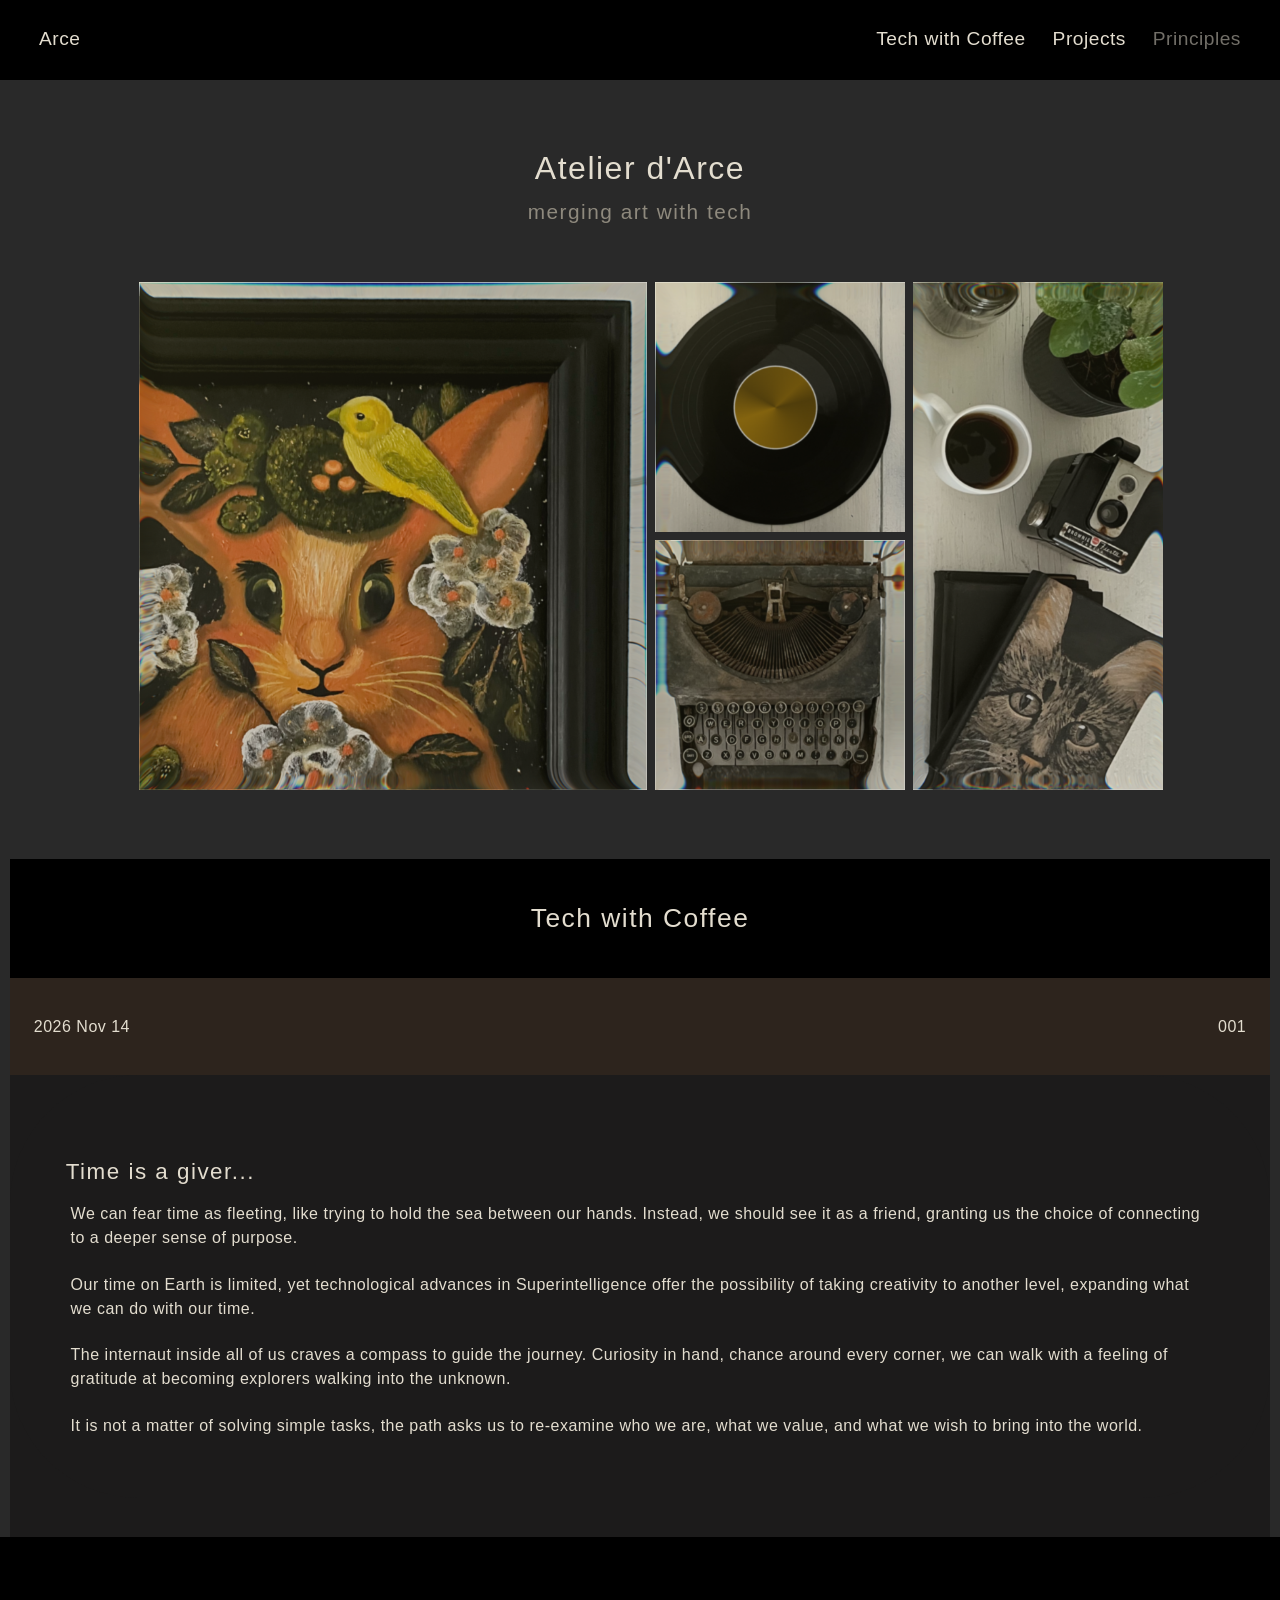
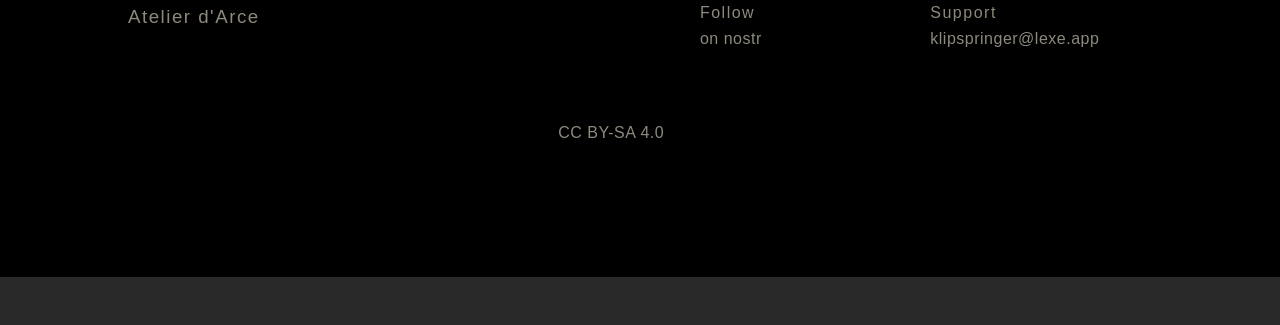
==== commit 09f1104c: "Project page starter" ====
--- a/index.html
+++ b/index.html
@@ -15,15 +15,15 @@
 				</div>
 				<ul class="nav-categories">
 					<li class="nav-item">
-						<a href="#field-notes" alt="Tech Over Coffee">Tech Over Coffee
+						<a href="#field-notes" alt="Tech Over Coffee">Tech with Coffee
+						</a>
+					</li>
+					<li class="nav-item">
+						<a href="#projects" alt="Projects">Projects
 						</a>
 					</li>
 					<li class="nav-item greyed-out">
-						<a href="#projects" alt="Projects">Principles
-						</a>
-					</li>
-					<li class="nav-item greyed-out">
-						<a href="#projects" alt="Projects">Projects
+						<a href="#principles" alt="Projects">Principles
 						</a>
 					</li>
 					
@@ -36,29 +36,29 @@
 			<h2 itemprop="" class="">merging art with tech</h2>
 		</header>
 		<!--- Projects --->
-		<section id="bento">
-			<div itemprop="" class="bento-box greyed-out">
+		<section id="projects">
+			<div itemprop="" class="bento-box">
 				<!--- 1 Internet Spirit --->
 				<div itemprop="" class="box" style="grid-area: box-1">
 					<a class="box" href="projects/internet-spirit/index.html" alt="Internet Spirit Art">
-						<img class="box" src="assets/images/projects/project-internet-spirit.png" alt="Internet Spirit Art">
+						<img class="box" src="assets/images/projects/project-internet-spirit-glass.png" alt="Internet Spirit Art">
 					</a>
 				</div>
 				<!--- 2 Desiderata --->
 				<div itemprop="" class="box" style="grid-area: box-2">
 					<a class="box" href="projects/desiderata/index.html" alt="Desiderata">
-					<img class="box" src="assets/images/projects/project-desiderata.png" alt="Desiderata Music"></a>
+					<img class="box" src="assets/images/projects/project-desiderata-glass.png" alt="Desiderata Music"></a>
 				</div>
 				<!---- 3 ¿Es Magia? --->
 				<div itemprop="" class="box" style="grid-area: box-3">
 					<a class="box" href="projects/es-magia/index.html" alt="Capturando la magia de la tecnología">
-						<img class="box" src="assets/images/projects/project-es-magia.png" alt="Capturando la magia de la tecnología">
+						<img class="box" src="assets/images/projects/project-es-magia-glass.png" alt="Capturando la magia de la tecnología">
 					</a>
 				</div>
 				<!---- 4 Essentia --->
 				<div itemprop="" class="box" style="grid-area: box-4">
-					<a class="box" href="field-notes/projects/essentia/index.html" alt="E-ssentia Building Principles">
-						<img class="box" src="assets/images/projects/project-essentia.png" alt="E-ssentia Building Principles">
+					<a class="box" href="projects/essentia/index.html" alt="E-ssentia Building Principles">
+						<img class="box" src="assets/images/projects/project-essentia-glass.png" alt="E-ssentia Building Principles">
 					</a></div>
 				</div>
 			</section>
@@ -68,11 +68,11 @@
 				<div id="field-notes">
 					<!--- title --->
 					<div class="notes-about">
-							<h2>Tech Over Coffee</h2>
+							<h2>Tech with Coffee</h2>
 					</div>
 					<!--- data --->
 					<div class="notes-data">
-							<div class="date"><p>2026.Nov.14 <!--- &#183; Written by L. Arce, sans Ai.---> </p></div>
+							<div class="date"><p>2026 Nov 14 <!--- &#183; Written by L. Arce, sans Ai.---> </p></div>
 							<div class="series"><p>001</p></div>
 					</div>
 					<!--- journal entry 0 --->
@@ -104,16 +104,16 @@
 				</div>
 				<!--- social ---->
 				<div class="footer-social">
-					<h3 class="">Follow</h3>
-					<span itemprop="" class="greyed-out">
-						<a class="" href="">On nostr</a>
+					<h4 class="">Follow</h4>
+					<span itemprop="" class="">
+						<a class="" href="https://primal.net/p/npub10c0uh9c9f75hp05l93kd2wf4u8udp2t6h0v8sjzt6u84h473e7fsq4uxz2" target="_bank" Alt="Arce on nostr (Primal)"><p>on nostr</p></a>
 					</span>
 				</div>
 				<!--- support ---->
 				<div class="footer-support">
-					<h3 class="">Support</h3>
+					<h4 class="">Support</h4>
 					<span itemprop="" class="">
-						<a class="" href="">klipspringer@lexe.app</a>
+						<a class="" href=""><p>klipspringer@lexe.app</p></a>
 					</span>
 				</div>
 			</div>
--- a/assets/styles/arce-styles.css
+++ b/assets/styles/arce-styles.css
@@ -20,13 +20,13 @@
 	--color-100: #E3DDCF;
 	--color-200: #8E897D;
 	--color-300: #6C675A;
-	--color-400: #28281E;
+	--color-400: #2D241D;
 	--color-500: #1C1B1B;
-	--text-color-nav-hover: GoldenRod;
+	--text-color-nav-hover: #8F6236;
 	--text-color-nav-active: GoldenRod;
 	--text-color-page: black;
 	/* buttons */
-	--button-primary: #C38E0D;
+	--button-primary: #8F6236;
 	--button-secondary: #8E897D;
 	--button-text-secondary: #1C1B1B;
 	--button-ready: #A8140D;
@@ -50,12 +50,15 @@
 
 h1, h2, h3, h4, h5 {
 	font-family: "Garamond", sans-serif;
+	font-weight: 400;
+	letter-spacing: 1.5px;
 	text-align: center;
 	padding: .4rem;
 }
 
 p, a {
 	line-height: 1.5em;
+	letter-spacing: .5px;
 	padding: .7em;
 }
 
@@ -119,7 +122,7 @@
 
 /* title */
 
-header #about {
+header #about, header #project {
 	max-width: 1200px;
 	min-width: 0;
 	width: 100%;
@@ -138,20 +141,10 @@
 	color: var(--color-200);
 }
 
-/* section */
-section {
-	/* height of container 
-	height: 100vh; */
-	max-width: 1200px;
-	min-width: 0;
-	width: 100%;
-	justify-items: center;
-	align-items: center;
-}
-
+/* sections */
 /* what's in a bento box */
 
-#bento {
+#projects {
 	display: flex;
 	justify-content: center;
 	align-content: center;
@@ -181,10 +174,119 @@
 }
 
 .box a:hover img {
-	border: 1px solid GoldenRod;
-	border-radius: .3em;
+	border: 1px solid var(--button-primary);
+	border-radius: 1.5em;
 	box-shadow: 0 0 1px 1px #B8860B;
 }
+
+/* projects */
+.project {
+	display: flex;
+	padding: 5%;
+}
+
+.project-image img {
+}
+
+.project-description {
+	padding: 3%;
+}
+
+.project-description h1 {
+	text-align: left;
+	padding-left: 0;
+}
+
+.project-description p {
+	text-align: left;
+	padding-left: 0;
+}
+
+/* Roadmap */
+
+section #roadmap {
+	display: flex;
+	flex-direction: column;
+	justify-items: center;
+	align-items: center;
+	width: 100%;
+
+}
+
+#roadmap {
+	display: flex;
+	flex-direction: column;
+	max-width: 800px;
+	width: 100%;
+	/* Styling */
+	background-color: var(--notes);
+	color: var(--color-100);
+	min-width: 0;
+	margin-bottom: 5%;
+}
+
+.roadmap { 
+	background-color: var(--bar);
+	font-size: 1.1rem;
+	padding: 3%;
+	margin: 0;
+}
+
+.roadmap h2 {
+	text-align: left;
+}
+
+.roadmap-data {
+	display: flex;
+	gap: 1rem;
+	align-items: center;
+	width: 100%;
+	padding: 1%;
+	background: var(--color-400);
+	border-bottom: 8px solid var(--color-500);
+}
+
+.roadmap-radio {
+	display: inline-flex;
+	align-items: center;
+	padding: 1%;
+}
+
+.roadmap-radio .circle {
+	height: 20px;
+	width: 20px;
+	border-radius: 50%;
+}
+
+.roadmap-radio .ready {
+	background-color: var(--button-ready);
+	outline: 8px solid var(--color-500);
+}
+
+.roadmap-radio .set {
+	background-color: var(--button-set);
+	outline: 8px solid var(--color-500);
+}
+
+.roadmap-radio .go {
+	background-color: var(--button-go);
+	outline: 8px solid var(--color-500);
+}
+
+.roadmap-series {
+	font-size: 1rem;
+	color: var(--color-200);
+}
+
+.roadmap-date {
+	color: var(--color-200);
+
+}
+.roadmap-entry {
+	font-size: 1rem;
+	font-weight: 400;
+}
+
 
 /* journaling */
 
@@ -230,6 +332,7 @@
 
 }
 .series {
+	padding: 1%;
 
 }
 
@@ -272,6 +375,7 @@
 align-content: center;
 background-color: var(--bar);
 color: var(--color-200);
+padding: 5%;
 min-width: 0;
 }
 
@@ -281,12 +385,19 @@
 	/* Alignment */
 	align-content: center;
 	justify-content: center;
-	padding: 5% 2% 1% 2%;
-	gap: 2rem;
 		/* Styling */
 	color: var(--text-color-light);
 	line-height: 1.2em;
-	
+}
+
+.footer-container h4, .footer-container p, .footer-container a {
+	padding: 1%;
+	text-align: left;
+}
+
+.footer-container a:hover {
+	color: var(--button-primary);
+	text-decoration: underline;
 }
 
 .footer-about {
@@ -316,15 +427,15 @@
 }
 
 .footer-container .license {
+	display: flex;
+	width: 100%;
 	align-content: center;
 	justify-content: center;
+	padding: 5%;
 
 }
 
 .license {
-	grid-column-start: 1;
-	grid-column-end: 5;
-	text-align: center;
 	
 }
 
@@ -439,7 +550,4 @@
 		padding: 0;
 	}
 
-.license {
-	padding-bottom: 2rem;
-}
-}
+}
